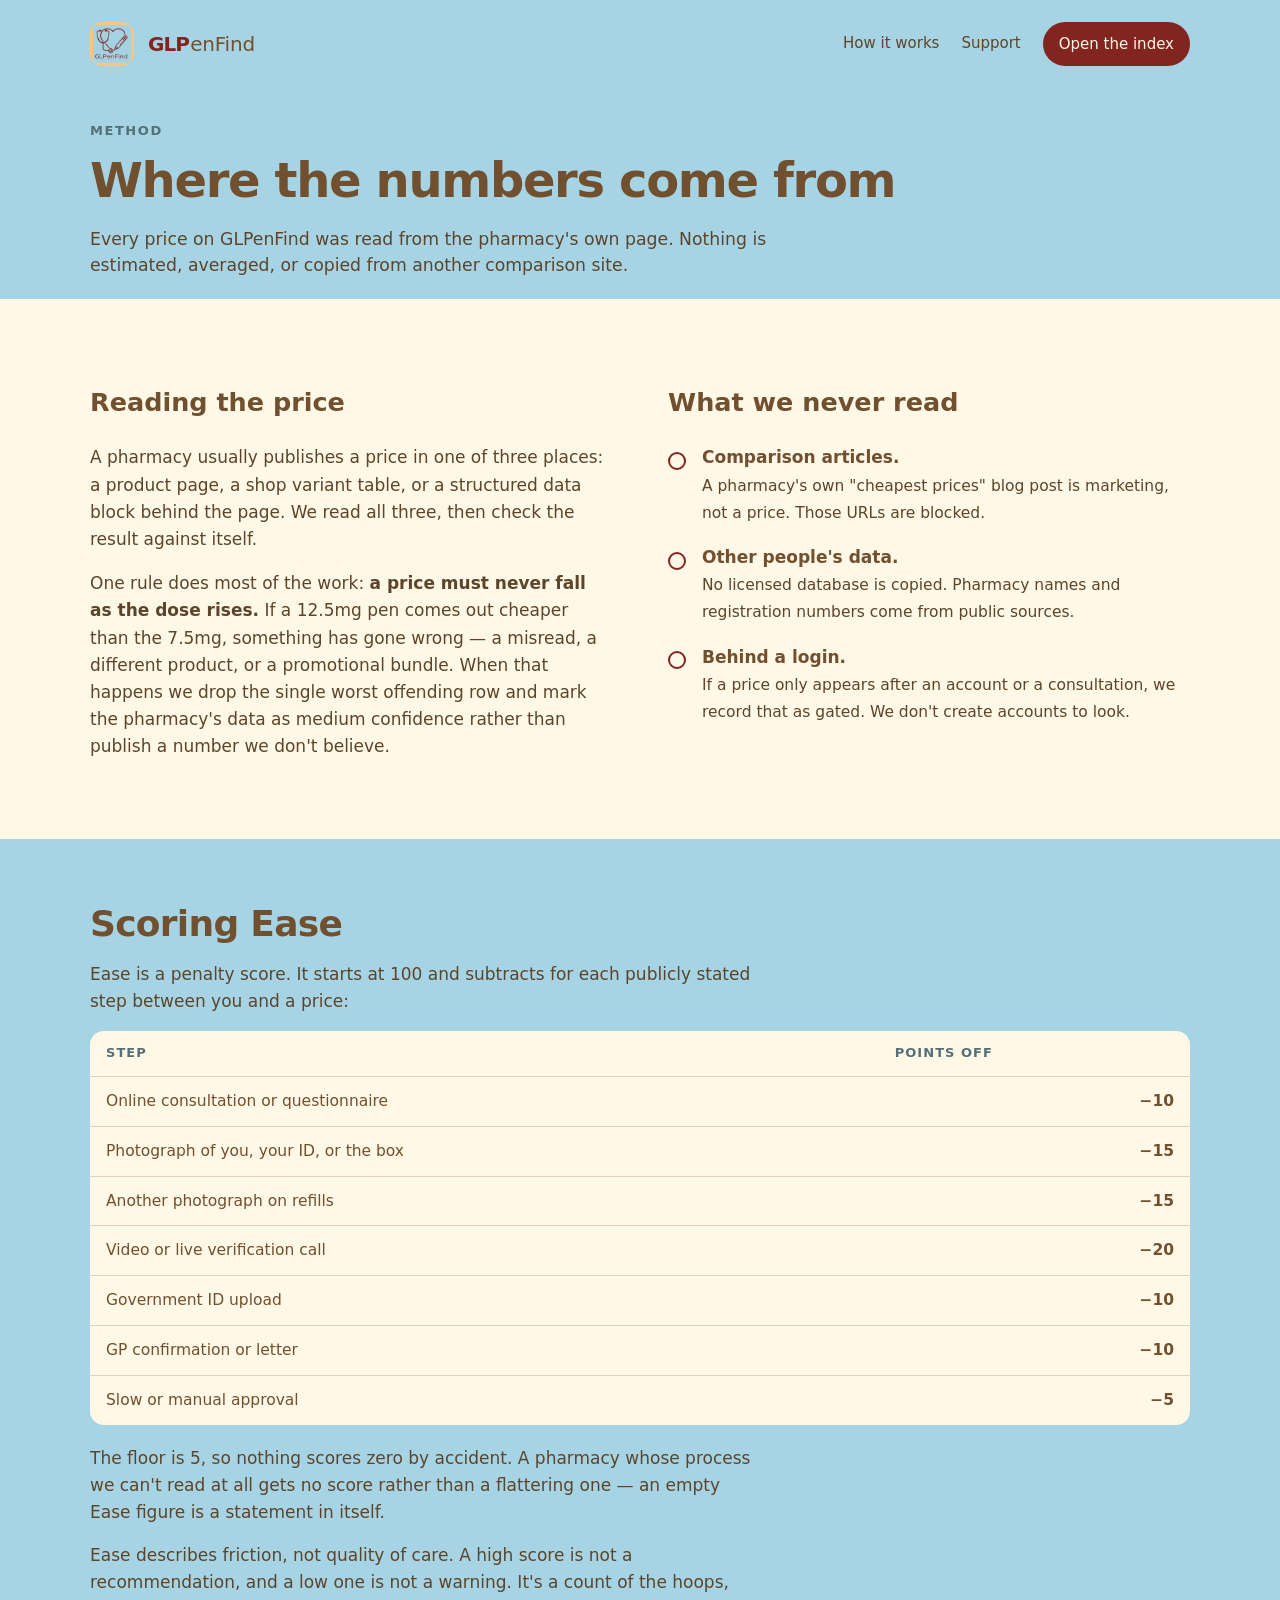
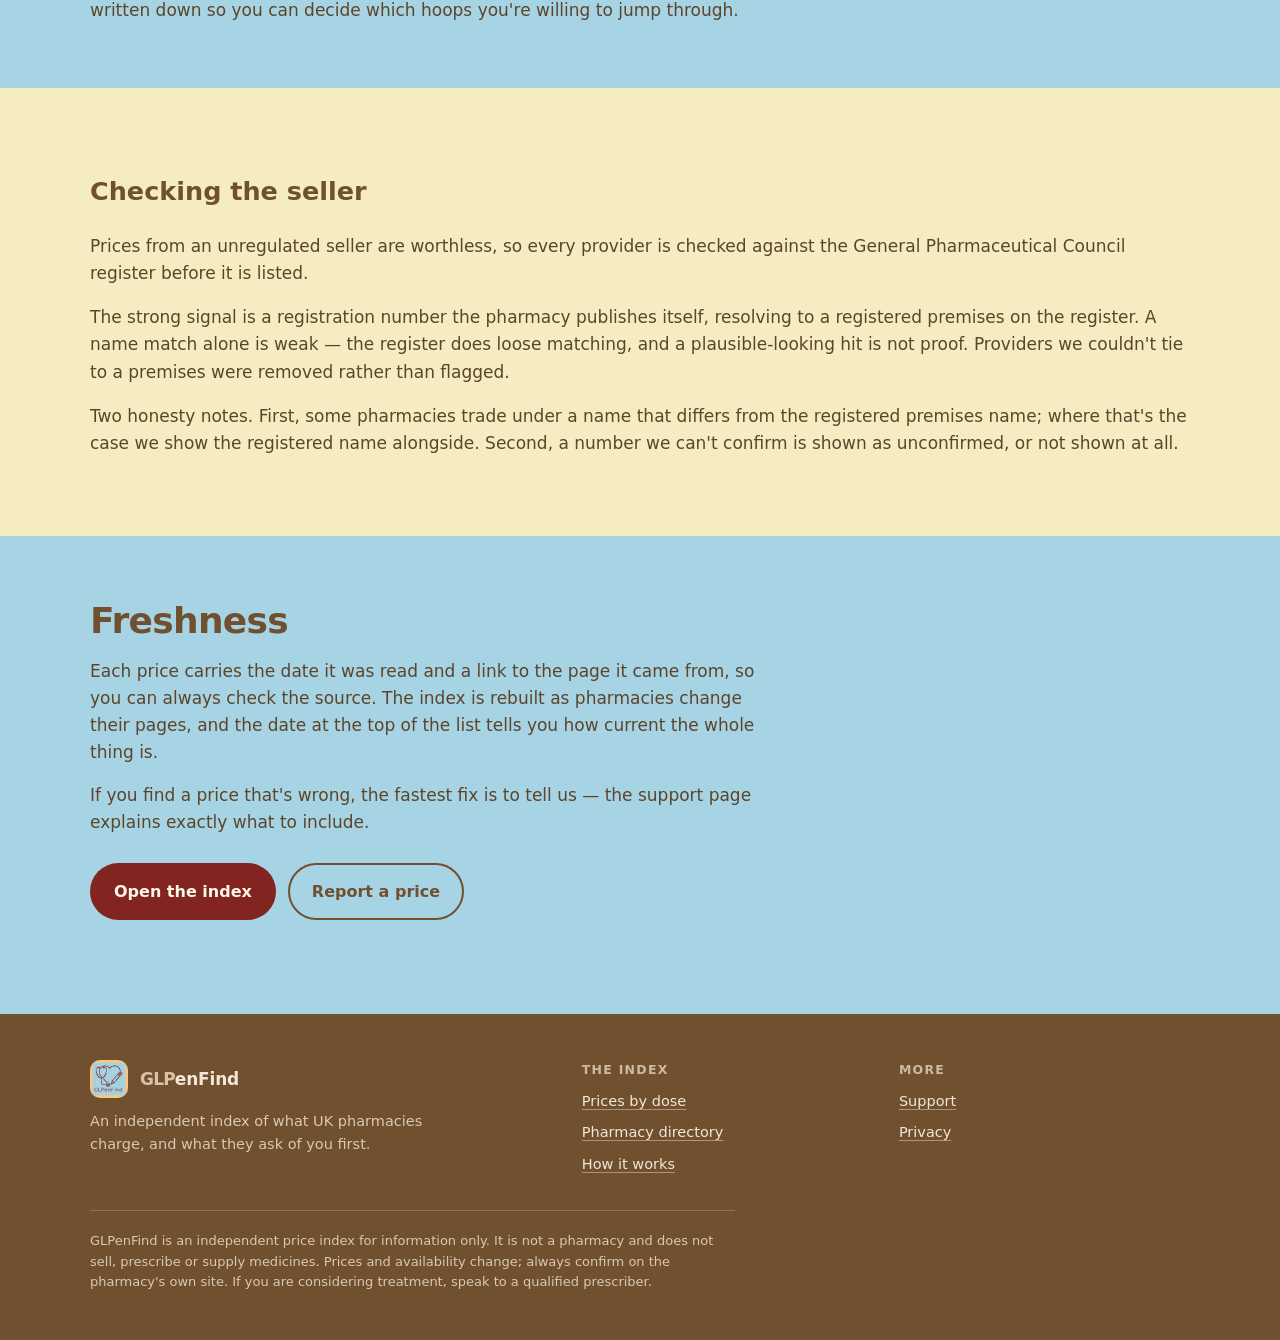
==== how-it-works.html @ df2f34f0 "GLPenFind: permanent home on the user Pages domain" ====
<!doctype html>
<html lang="en-GB">
<head>
<meta charset="utf-8">
<meta name="viewport" content="width=device-width, initial-scale=1">
<meta http-equiv="Cache-Control" content="no-store">
<title>How GLPenFind works — where the numbers come from</title>
<meta name="description" content="How GLPenFind reads prices, scores Ease, verifies pharmacies against the GPhC register, and what it refuses to do.">
<meta name="theme-color" content="#a7d4e4">
<link rel="icon" href="icon-192.png">
<link rel="stylesheet" href="site.css?v=6">
</head>
<body>
<a class="skip" href="#main">Skip to content</a>

<div class="wrap">
  <header class="masthead">
    <img class="mark" src="img/logo.png" alt="">
    <a class="wordmark" href="index.html"><span class="glp">GLP</span>enFind</a>
    <nav class="nav">
      <a href="how-it-works.html" aria-current="page">How it works</a>
      <a href="support.html">Support</a>
      <a class="cta" href="prices.html">Open the index</a>
    </nav>
  </header>
</div>

<main id="main">
  <div class="wrap">
    <section style="padding:40px 0 20px">
      <p class="eyebrow">Method</p>
      <h1 style="font-size:clamp(30px,4.4vw,48px)">Where the numbers come from</h1>
      <p class="lede">Every price on GLPenFind was read from the pharmacy's own page. Nothing is estimated, averaged, or copied from another comparison site.</p>
    </section>
  </div>

  <div class="band">
    <div class="wrap twoup">
      <div>
        <h2>Reading the price</h2>
        <p class="sub">A pharmacy usually publishes a price in one of three places: a product page, a shop variant table, or a structured data block behind the page. We read all three, then check the result against itself.</p>
        <p class="sub">One rule does most of the work: <b>a price must never fall as the dose rises.</b> If a 12.5mg pen comes out cheaper than the 7.5mg, something has gone wrong — a misread, a different product, or a promotional bundle. When that happens we drop the single worst offending row and mark the pharmacy's data as medium confidence rather than publish a number we don't believe.</p>
      </div>
      <div>
        <h2>What we never read</h2>
        <ul class="points">
          <li><b>Comparison articles.</b><span>A pharmacy's own "cheapest prices" blog post is marketing, not a price. Those URLs are blocked.</span></li>
          <li><b>Other people's data.</b><span>No licensed database is copied. Pharmacy names and registration numbers come from public sources.</span></li>
          <li><b>Behind a login.</b><span>If a price only appears after an account or a consultation, we record that as gated. We don't create accounts to look.</span></li>
        </ul>
      </div>
    </div>
  </div>

  <div class="wrap">
    <section style="padding:64px 0">
      <h2>Scoring Ease</h2>
      <p class="sub">Ease is a penalty score. It starts at 100 and subtracts for each publicly stated step between you and a price:</p>
      <table class="ease-table">
        <thead><tr><th>Step</th><th>Points off</th></tr></thead>
        <tbody>
          <tr><td>Online consultation or questionnaire</td><td>−10</td></tr>
          <tr><td>Photograph of you, your ID, or the box</td><td>−15</td></tr>
          <tr><td>Another photograph on refills</td><td>−15</td></tr>
          <tr><td>Video or live verification call</td><td>−20</td></tr>
          <tr><td>Government ID upload</td><td>−10</td></tr>
          <tr><td>GP confirmation or letter</td><td>−10</td></tr>
          <tr><td>Slow or manual approval</td><td>−5</td></tr>
        </tbody>
      </table>
      <p class="sub" style="margin-top:20px">The floor is 5, so nothing scores zero by accident. A pharmacy whose process we can't read at all gets no score rather than a flattering one — an empty Ease figure is a statement in itself.</p>
      <p class="sub">Ease describes friction, not quality of care. A high score is not a recommendation, and a low one is not a warning. It's a count of the hoops, written down so you can decide which hoops you're willing to jump through.</p>
    </section>
  </div>

  <div class="band band-card">
    <div class="wrap">
      <h2>Checking the seller</h2>
      <p class="sub">Prices from an unregulated seller are worthless, so every provider is checked against the General Pharmaceutical Council register before it is listed.</p>
      <p class="sub">The strong signal is a registration number the pharmacy publishes itself, resolving to a registered premises on the register. A name match alone is weak — the register does loose matching, and a plausible-looking hit is not proof. Providers we couldn't tie to a premises were removed rather than flagged.</p>
      <p class="sub">Two honesty notes. First, some pharmacies trade under a name that differs from the registered premises name; where that's the case we show the registered name alongside. Second, a number we can't confirm is shown as unconfirmed, or not shown at all.</p>
    </div>
  </div>

  <div class="wrap">
    <section style="padding:64px 0">
      <h2>Freshness</h2>
      <p class="sub">Each price carries the date it was read and a link to the page it came from, so you can always check the source. The index is rebuilt as pharmacies change their pages, and the date at the top of the list tells you how current the whole thing is.</p>
      <p class="sub">If you find a price that's wrong, the fastest fix is to tell us — the support page explains exactly what to include.</p>
      <div class="actions" style="margin-top:26px">
        <a class="btn btn-solid" href="prices.html">Open the index</a>
        <a class="btn btn-ghost" href="support.html">Report a price</a>
      </div>
    </section>
  </div>
</main>

<footer>
  <div class="wrap">
    <div class="foot-grid">
      <div>
        <div class="foot-brand">
          <img class="mark" src="img/logo.png" alt="">
          <b><span class="glp">GLP</span>enFind</b>
        </div>
        <p style="margin:0;color:#d8c8b4;max-width:40ch">An independent index of what UK pharmacies charge, and what they ask of you first.</p>
      </div>
      <div>
        <h3>The index</h3>
        <ul>
          <li><a href="prices.html">Prices by dose</a></li>
          <li><a href="pharmacies.html">Pharmacy directory</a></li>
          <li><a href="how-it-works.html">How it works</a></li>
        </ul>
      </div>
      <div>
        <h3>More</h3>
        <ul>
          <li><a href="support.html">Support</a></li>
          <li><a href="privacy.html">Privacy</a></li>
        </ul>
      </div>
    </div>
    <p class="disclaimer">GLPenFind is an independent price index for information only. It is not a pharmacy and does not sell, prescribe or supply medicines. Prices and availability change; always confirm on the pharmacy's own site. If you are considering treatment, speak to a qualified prescriber.</p>
  </div>
</footer>
</body>
</html>
---- site.css ----
/* GLPenFind — marketing site. Palette: Apricot & Sky.
   Terracotta (#E1752B) appears only in the logo artwork: at 1.94:1 on the
   field it cannot carry text, so every word here sits in ink or oxblood. */

:root {
  --field: #a7d4e4;
  --card: #f5ecc2;
  --plate: #fff8e6;
  --ink: #71502f;
  --ink-soft: #5c452b;
  --oxblood: #82241f;
  --apricot: #fdc57e;
  --slate: #547076;
  --sage: #8fa071;
  --rule: rgba(113, 80, 47, .22);
  --measure: 62ch;
}

* { box-sizing: border-box; }

html { -webkit-text-size-adjust: 100%; }

body {
  margin: 0;
  background: var(--field);
  color: var(--ink);
  font: 400 17px/1.6 -apple-system, BlinkMacSystemFont, "Segoe UI", Inter, system-ui, sans-serif;
  -webkit-font-smoothing: antialiased;
}

img { max-width: 100%; display: block; }

a { color: var(--oxblood); text-underline-offset: 3px; }

.wrap { width: min(1100px, 100% - 40px); margin-inline: auto; }

.skip {
  position: absolute; left: -9999px; top: 0; background: var(--plate);
  color: var(--ink); padding: 12px 18px; z-index: 10; border-radius: 0 0 10px 0;
}
.skip:focus { left: 0; }

/* ---------- masthead ---------- */

.masthead {
  display: flex; align-items: center; gap: 14px;
  padding: 22px 0 10px;
}
.mark { width: 44px; height: 44px; border-radius: 12px; }
.wordmark {
  font-size: 20px; font-weight: 500; letter-spacing: -.2px; color: var(--ink);
  text-decoration: none;
}
.wordmark .glp { color: var(--oxblood); font-weight: 700; letter-spacing: -.9px; margin-right: 1px; }

.nav { margin-left: auto; display: flex; gap: 22px; align-items: center; }
.nav a {
  color: var(--ink-soft); text-decoration: none; font-size: 15px; font-weight: 500;
  padding: 6px 0; border-bottom: 2px solid transparent;
}
.nav a:hover, .nav a:focus-visible { border-bottom-color: var(--oxblood); color: var(--oxblood); }
.nav .cta {
  background: var(--oxblood); color: var(--plate); padding: 10px 16px;
  border-radius: 999px; border-bottom: 0;
}
.nav .cta:hover, .nav .cta:focus-visible { background: #6d1c18; color: var(--plate); }

/* ---------- hero ---------- */

.hero { padding: 26px 0 54px; display: grid; gap: 34px; }
@media (min-width: 900px) {
  .hero { grid-template-columns: 1.15fr .85fr; align-items: center; padding: 44px 0 64px; }
}

.eyebrow {
  display: inline-block; font-size: 13px; font-weight: 600; letter-spacing: .12em;
  text-transform: uppercase; color: var(--slate); margin: 0 0 14px;
}

h1 {
  font-size: clamp(34px, 5.4vw, 60px); line-height: 1.04; letter-spacing: -.028em;
  margin: 0 0 20px; font-weight: 600; text-wrap: balance;
}

.lede {
  font-size: clamp(17px, 1.35vw, 20px); line-height: 1.55; color: var(--ink-soft);
  max-width: var(--measure); margin: 0 0 28px; text-wrap: pretty;
}

.actions { display: flex; flex-wrap: wrap; gap: 12px; margin-bottom: 30px; }
.btn {
  display: inline-block; text-decoration: none; font-weight: 600; font-size: 16px;
  padding: 14px 22px; border-radius: 999px; border: 2px solid transparent;
  transition: transform .12s ease, background .12s ease;
}
.btn-solid { background: var(--oxblood); color: var(--plate); }
.btn-solid:hover, .btn-solid:focus-visible { background: #6d1c18; transform: translateY(-1px); }
.btn-ghost { border-color: var(--ink); color: var(--ink); }
.btn-ghost:hover, .btn-ghost:focus-visible { background: var(--card); transform: translateY(-1px); }

.stats {
  display: flex; flex-wrap: wrap; gap: 28px; padding: 18px 0 0;
  border-top: 1px solid var(--rule); max-width: 520px;
}
.stat b { display: block; font-size: 28px; line-height: 1.1; letter-spacing: -.02em; }
.stat span { font-size: 13.5px; color: var(--slate); }

.hero-art {
  background: var(--apricot); border-radius: 26px; padding: 18px 18px 10px;
  box-shadow: 0 18px 44px rgba(113, 80, 47, .2);
}
.hero-art img { border-radius: 14px; width: 100%; display: block; }
.hero-art figcaption {
  font-size: 13.5px; color: var(--ink-soft); margin: 16px 6px 8px;
  text-align: center; line-height: 1.45;
}

/* ---------- sections ---------- */

.band { background: var(--plate); padding: 62px 0; }
.band-card { background: var(--card); }

section h2 {
  font-size: clamp(25px, 3vw, 36px); line-height: 1.15; letter-spacing: -.02em;
  margin: 0 0 16px; font-weight: 600; max-width: 26ch; text-wrap: balance;
}
section p { max-width: var(--measure); margin: 0 0 16px; }
section p:last-child { margin-bottom: 0; }
.sub { color: var(--ink-soft); }

.twoup { display: grid; gap: 34px; }
@media (min-width: 860px) { .twoup { grid-template-columns: 1fr 1fr; gap: 56px; align-items: start; } }

.points { list-style: none; margin: 0; padding: 0; display: grid; gap: 18px; }
.points li { padding-left: 34px; position: relative; }
.points li::before {
  content: ""; position: absolute; left: 0; top: .45em; width: 14px; height: 14px;
  border-radius: 50%; border: 2px solid var(--oxblood);
}
.points b { display: block; font-size: 17px; }
.points span { color: var(--ink-soft); font-size: 15.5px; }

/* ease table */

.ease-table {
  width: 100%; border-collapse: collapse; font-size: 15.5px;
  background: var(--plate); border-radius: 14px; overflow: hidden;
}
.ease-table th, .ease-table td { text-align: left; padding: 12px 16px; border-bottom: 1px solid var(--rule); }
.ease-table th { font-size: 13px; letter-spacing: .08em; text-transform: uppercase; color: var(--slate); font-weight: 600; }
.ease-table tr:last-child td { border-bottom: 0; }
.ease-table td:last-child { text-align: right; font-variant-numeric: tabular-nums; font-weight: 600; }

/* screenshots */

.shots { display: grid; grid-template-columns: repeat(3, 1fr); gap: 18px; margin-top: 30px; }
.shots figure { margin: 0; }
.shots img {
  border-radius: 18px; box-shadow: 0 14px 30px rgba(113, 80, 47, .18);
  border: 5px solid var(--plate);
}
.shots figcaption { font-size: 13px; color: var(--slate); margin-top: 10px; text-align: center; }
@media (max-width: 700px) { .shots { grid-template-columns: 1fr 1fr; } .shots figure:last-child { display: none; } }

/* limits */

.limits { display: grid; gap: 14px; margin: 0; padding: 0; list-style: none; }
.limits li {
  background: var(--plate); border-left: 4px solid var(--sage); border-radius: 0 12px 12px 0;
  padding: 14px 18px; font-size: 15.5px; color: var(--ink-soft);
}
.limits b { color: var(--ink); }

/* ---------- closing CTA ---------- */

.closer { text-align: center; padding: 70px 0; }
.closer h2 { margin-inline: auto; max-width: 22ch; }
.closer p { margin-inline: auto; }
.closer .actions { justify-content: center; }

/* ---------- footer ---------- */

footer {
  background: var(--ink); color: #f2e6d6; padding: 46px 0 34px; font-size: 14.5px;
}
footer a { color: #f2e6d6; text-decoration-color: rgba(242, 230, 214, .45); }
.foot-grid { display: grid; gap: 26px; }
@media (min-width: 760px) { .foot-grid { grid-template-columns: 1.6fr 1fr 1fr; } }
.foot-brand { display: flex; align-items: center; gap: 12px; margin-bottom: 12px; }
.foot-brand .mark { width: 38px; height: 38px; border-radius: 10px; }
.foot-brand b { font-size: 17px; letter-spacing: -.2px; }
.foot-brand .glp { color: #d9c3a8; letter-spacing: -.8px; }
footer h3 {
  font-size: 12.5px; text-transform: uppercase; letter-spacing: .1em;
  color: #cdb9a1; margin: 0 0 10px; font-weight: 600;
}
footer ul { list-style: none; margin: 0; padding: 0; display: grid; gap: 8px; }
.disclaimer {
  margin-top: 34px; padding-top: 20px; border-top: 1px solid rgba(242, 230, 214, .22);
  color: #d8c8b4; font-size: 13px; max-width: 78ch;
}

@media (prefers-reduced-motion: reduce) {
  * { transition: none !important; }
}

/* ---------- small screens: brand on one line, nav on the next ---------- */
@media (max-width: 660px) {
  .masthead { flex-wrap: wrap; gap: 10px; padding: 16px 0 8px; }
  .mark { width: 38px; height: 38px; border-radius: 10px; }
  .wordmark { font-size: 18px; }
  .nav {
    width: 100%; margin-left: 0; justify-content: space-between;
    gap: 10px; border-top: 1px solid var(--rule); padding-top: 10px;
  }
  .nav a { white-space: nowrap; font-size: 14px; }
  .nav .cta { padding: 9px 14px; font-size: 14px; }
  .hero { padding-top: 18px; }
  .stats { gap: 20px; }
}
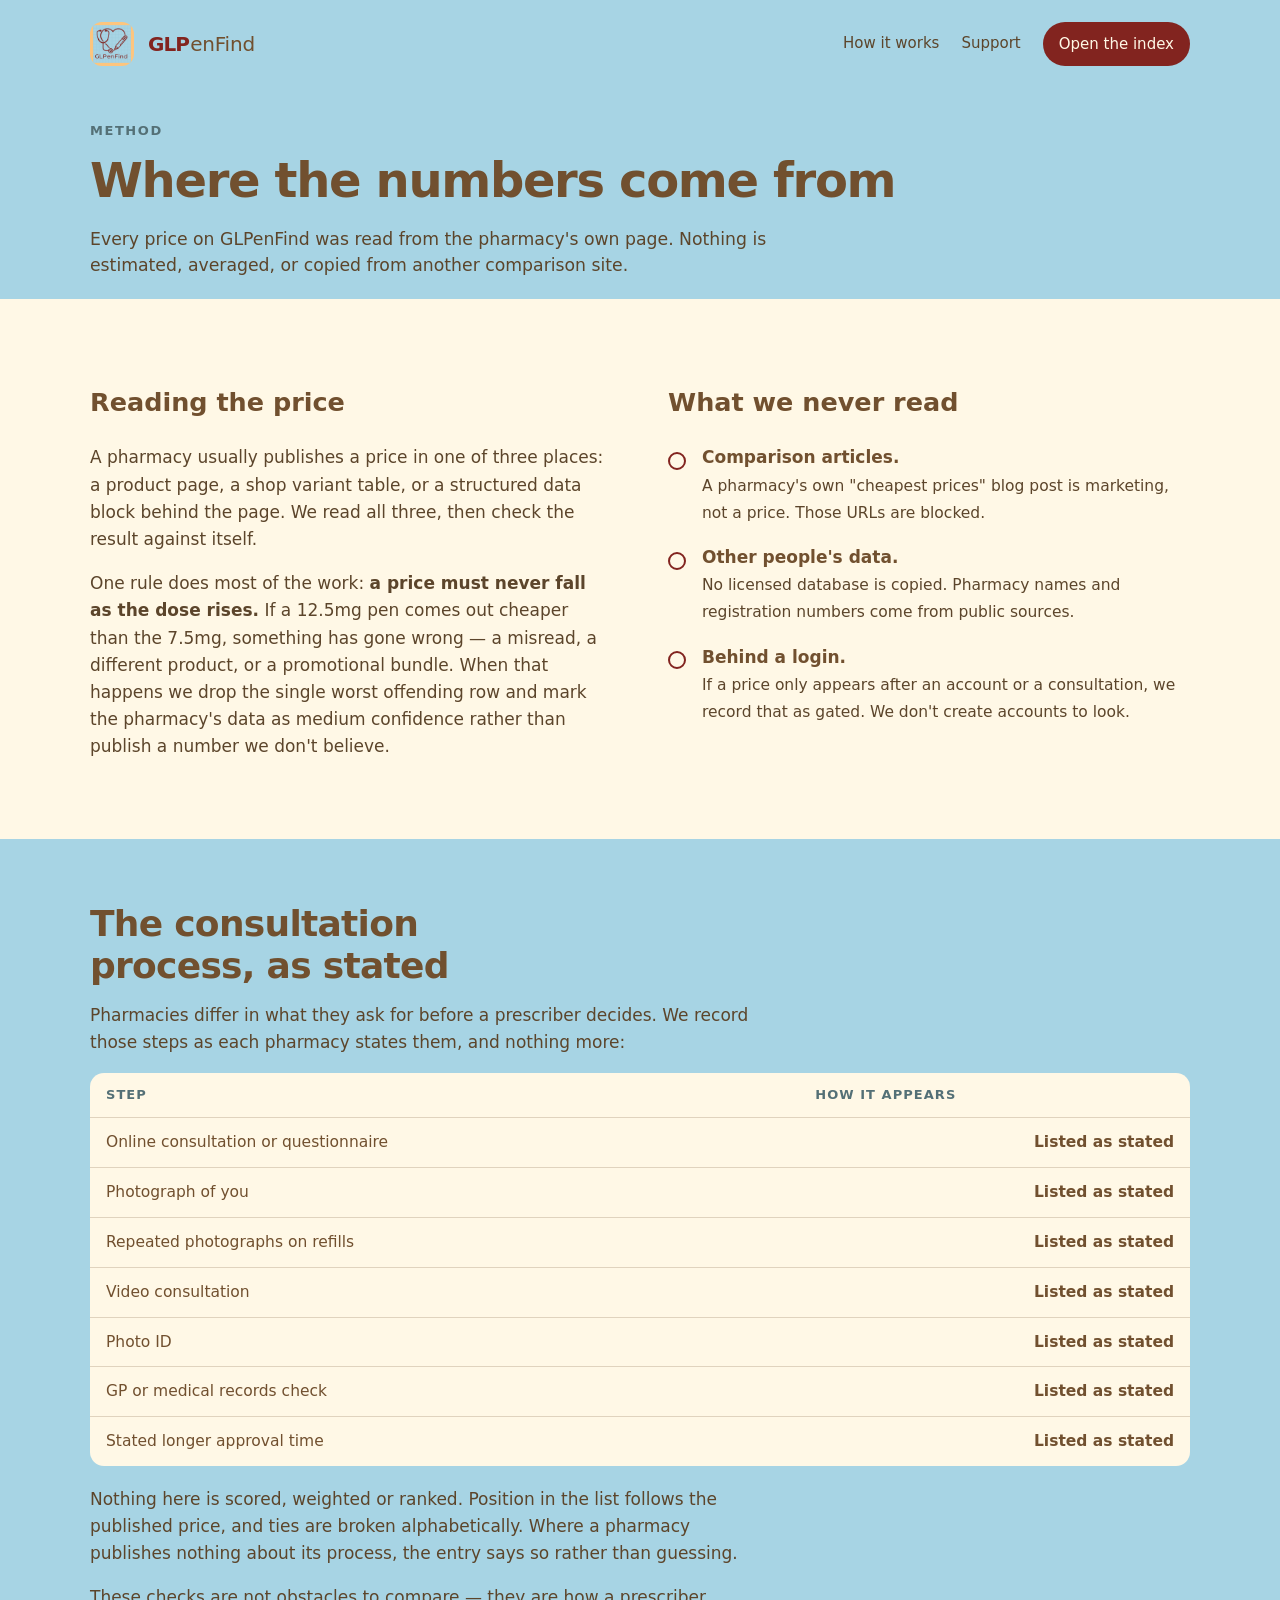
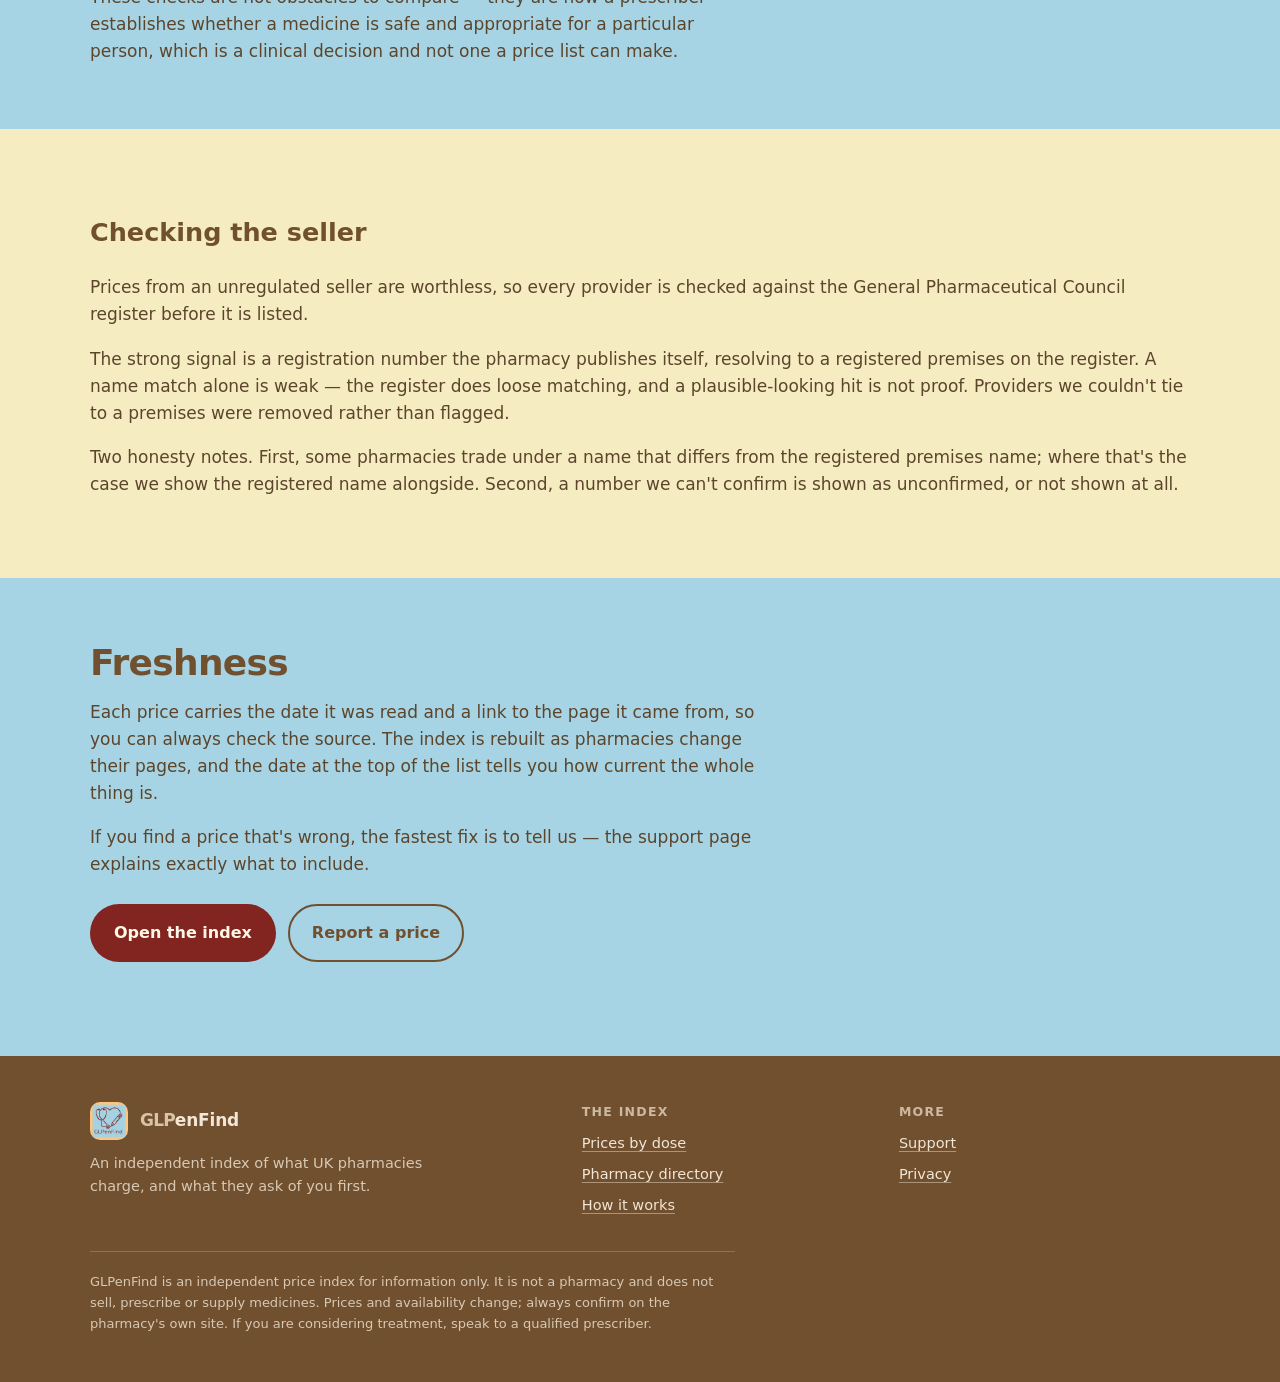
==== commit 3227c204: "Neutral wording, no ordering score, accurate checked dates" ====
--- a/how-it-works.html
+++ b/how-it-works.html
@@ -5,7 +5,7 @@
 <meta name="viewport" content="width=device-width, initial-scale=1">
 <meta http-equiv="Cache-Control" content="no-store">
 <title>How GLPenFind works — where the numbers come from</title>
-<meta name="description" content="How GLPenFind reads prices, scores Ease, verifies pharmacies against the GPhC register, and what it refuses to do.">
+<meta name="description" content="How GLPenFind reads prices, records the consultation process, verifies pharmacies against the GPhC register, and what it refuses to do.">
 <meta name="theme-color" content="#a7d4e4">
 <link rel="icon" href="icon-192.png">
 <link rel="stylesheet" href="site.css?v=6">
@@ -54,22 +54,22 @@
 
   <div class="wrap">
     <section style="padding:64px 0">
-      <h2>Scoring Ease</h2>
-      <p class="sub">Ease is a penalty score. It starts at 100 and subtracts for each publicly stated step between you and a price:</p>
+      <h2>The consultation process, as stated</h2>
+      <p class="sub">Pharmacies differ in what they ask for before a prescriber decides. We record those steps as each pharmacy states them, and nothing more:</p>
       <table class="ease-table">
-        <thead><tr><th>Step</th><th>Points off</th></tr></thead>
+        <thead><tr><th>Step</th><th>How it appears</th></tr></thead>
         <tbody>
-          <tr><td>Online consultation or questionnaire</td><td>−10</td></tr>
-          <tr><td>Photograph of you, your ID, or the box</td><td>−15</td></tr>
-          <tr><td>Another photograph on refills</td><td>−15</td></tr>
-          <tr><td>Video or live verification call</td><td>−20</td></tr>
-          <tr><td>Government ID upload</td><td>−10</td></tr>
-          <tr><td>GP confirmation or letter</td><td>−10</td></tr>
-          <tr><td>Slow or manual approval</td><td>−5</td></tr>
+          <tr><td>Online consultation or questionnaire</td><td>Listed as stated</td></tr>
+          <tr><td>Photograph of you</td><td>Listed as stated</td></tr>
+          <tr><td>Repeated photographs on refills</td><td>Listed as stated</td></tr>
+          <tr><td>Video consultation</td><td>Listed as stated</td></tr>
+          <tr><td>Photo ID</td><td>Listed as stated</td></tr>
+          <tr><td>GP or medical records check</td><td>Listed as stated</td></tr>
+          <tr><td>Stated longer approval time</td><td>Listed as stated</td></tr>
         </tbody>
       </table>
-      <p class="sub" style="margin-top:20px">The floor is 5, so nothing scores zero by accident. A pharmacy whose process we can't read at all gets no score rather than a flattering one — an empty Ease figure is a statement in itself.</p>
-      <p class="sub">Ease describes friction, not quality of care. A high score is not a recommendation, and a low one is not a warning. It's a count of the hoops, written down so you can decide which hoops you're willing to jump through.</p>
+      <p class="sub" style="margin-top:20px">Nothing here is scored, weighted or ranked. Position in the list follows the published price, and ties are broken alphabetically. Where a pharmacy publishes nothing about its process, the entry says so rather than guessing.</p>
+      <p class="sub">These checks are not obstacles to compare — they are how a prescriber establishes whether a medicine is safe and appropriate for a particular person, which is a clinical decision and not one a price list can make.</p>
     </section>
   </div>
 
